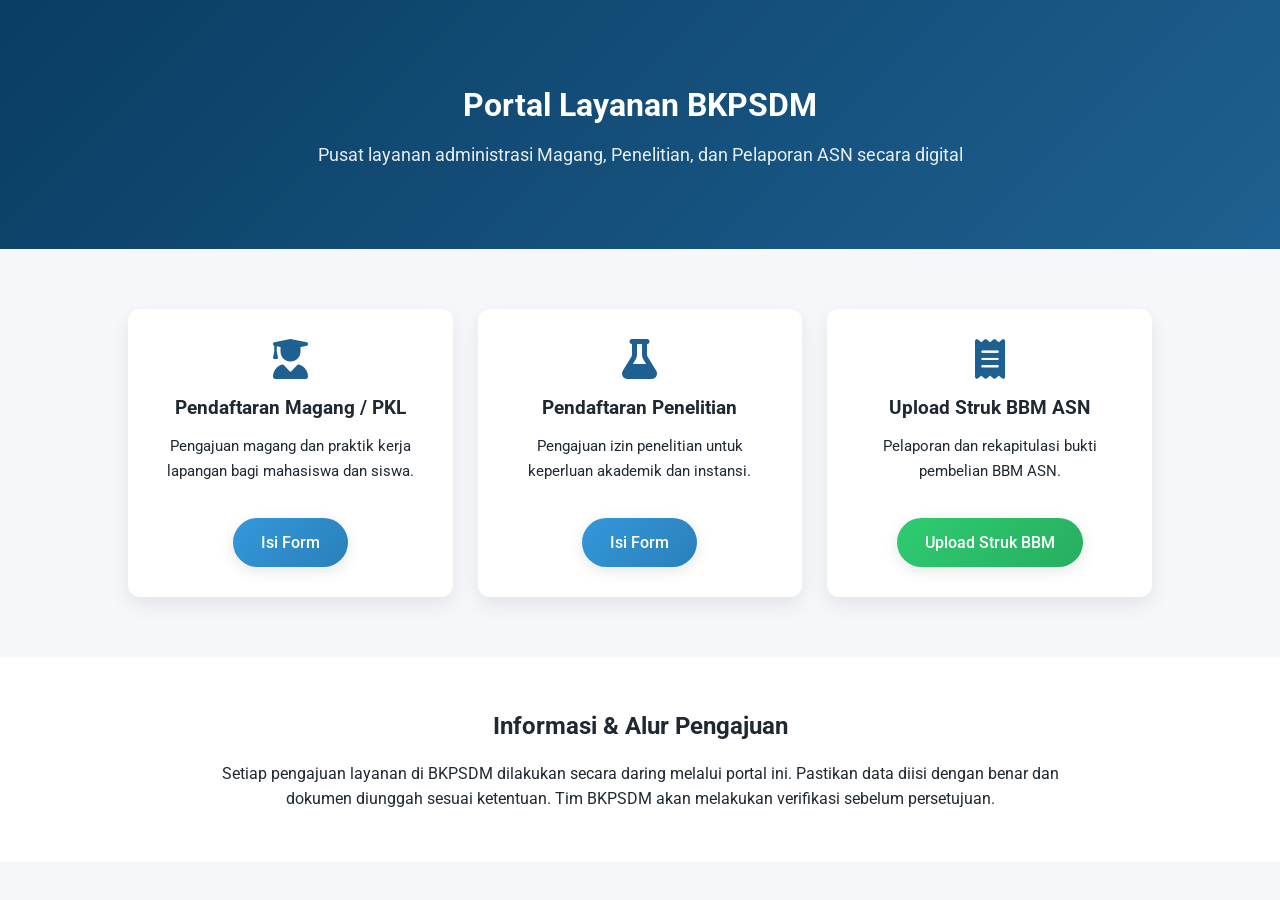
==== index.html @ 08be72e7 "Add files via upload" ====
<!DOCTYPE html>
<html lang="id">
<head>
    <meta charset="UTF-8">
    <meta name="viewport" content="width=device-width, initial-scale=1.0">

    <!-- Judul Website -->
    <title>Portal Layanan BKPSDM</title>

    <!-- Font Google (Roboto) -->
    <link rel="preconnect" href="https://fonts.googleapis.com">
    <link rel="preconnect" href="https://fonts.gstatic.com" crossorigin>
    <link href="https://fonts.googleapis.com/css2?family=Roboto:wght@300;400;500;700&display=swap" rel="stylesheet">

    <!-- Font Awesome untuk Icon -->
    <link rel="stylesheet" href="https://cdnjs.cloudflare.com/ajax/libs/font-awesome/6.5.0/css/all.min.css">

    <!-- CSS Utama -->
    <link rel="stylesheet" href="style.css">
</head>
<body>

    <!-- ================= HERO SECTION ================= -->
    <header class="hero">
        <h1>Portal Layanan BKPSDM</h1>
        <p>Pusat layanan administrasi Magang, Penelitian, dan Pelaporan ASN secara digital</p>
    </header>

    <!-- ================= FITUR UTAMA ================= -->
    <section class="features">

        <!-- Card 1: Magang / PKL -->
        <div class="card">
            <i class="fa-solid fa-user-graduate card-icon"></i>
            <h3>Pendaftaran Magang / PKL</h3>
            <p>Pengajuan magang dan praktik kerja lapangan bagi mahasiswa dan siswa.</p>
            <a 
          href="https://docs.google.com/forms/d/e/1FAIpQLSelBC14m-ndI0ViiT_1qgRovXxFnP6coN-3sXq4C53I3GrNGA/viewform"
          target="_blank"
          class="btn-primary"
        >
          Isi Form
        </a>

        </div>

        <!-- Card 2: Penelitian -->
        <div class="card">
            <i class="fa-solid fa-flask card-icon"></i>
            <h3>Pendaftaran Penelitian</h3>
            <p>Pengajuan izin penelitian untuk keperluan akademik dan instansi.</p>
            <a 
          href="https://docs.google.com/forms/d/e/1FAIpQLSelBC14m-ndI0ViiT_1qgRovXxFnP6coN-3sXq4C53I3GrNGA/viewform"
          target="_blank"
          class="btn-primary"
        >
          Isi Form
        </a>
        </div>

        <!-- Card 3: Upload BBM -->
        <div class="card">
            <i class="fa-solid fa-receipt card-icon"></i>
            <h3>Upload Struk BBM ASN</h3>
            <p>Pelaporan dan rekapitulasi bukti pembelian BBM ASN.</p>
           <a 
          href="https://docs.google.com/forms/d/e/1FAIpQLSeX3yivt2lK4adjJPOfBYsjUCmd29foa_mko-l3OuT_6jHZdw/viewform"
          target="_blank"
          class="btn-secondary"
        >
          Upload Struk BBM
        </a>
        </div>
        </section>

    <!-- ================= INFORMASI BKPSDM ================= -->
    <section class="info">
        <h2>Informasi & Alur Pengajuan</h2>
        <p>
            Setiap pengajuan layanan di BKPSDM dilakukan secara daring melalui portal ini.
            Pastikan data diisi dengan benar dan dokumen diunggah sesuai ketentuan.
            Tim BKPSDM akan melakukan verifikasi sebelum persetujuan.
        </p>
    </section>

    </body>
</html>
---- style.css ----
/* ================= GLOBAL STYLE ================= */
* {
    margin: 0;
    padding: 0;
    box-sizing: border-box;
}

body {
    font-family: 'Roboto', sans-serif;
    background-color: #f5f7fa;
    color: #1f2933;
    line-height: 1.6;
}

/* ================= HERO ================= */
.hero {
    background: linear-gradient(135deg, #0a3d62, #1e6091);
    color: #ffffff;
    text-align: center;
    padding: 80px 10px;
}

.hero h1 {
    font-size: 1,5rem;
    margin-bottom: 10px;
}

.hero p {
    font-size: 1.1rem;
    opacity: 0.9;
}

/* ================= FEATURES ================= */
.features {
    display: grid;
    grid-template-columns: repeat(auto-fit, minmax(250px, 1fr));
    gap: 25px;
    padding: 60px 10%;
}

.card {
    background-color: #ffffff;
    padding: 30px 25px;
    border-radius: 12px;
    text-align: center;
    box-shadow: 0 8px 20px rgba(0, 0, 0, 0.08);
}

.card-icon {
    font-size: 40px;
    color: #1e6091;
    margin-bottom: 15px;
}

.card h3 {
    margin-bottom: 10px;
}

.card p {
    font-size: 0.95rem;
    margin-bottom: 20px;
}

/* Tombol Umum */
.btn {
    display: inline-block;
    padding: 10px 18px;
    background-color: #1e6091;
    color: #ffffff;
    text-decoration: none;
    border-radius: 6px;
    font-size: 0.9rem;
}

.btn:hover {
    background-color: #0a3d62;
}

/* ================= INFO SECTION ================= */
.info {
    background-color: #ffffff;
    padding: 50px 15%;
    text-align: center;
}

.info h2 {
    margin-bottom: 15px;
}

/* ================= FORM ================= */
.form-section {
    padding: 60px 10%;
}

.form-section h2 {
    text-align: center;
    margin-bottom: 30px;
}

.form {
    max-width: 500px;
    margin: auto;
    background-color: #ffffff;
    padding: 30px;
    border-radius: 10px;
    box-shadow: 0 8px 20px rgba(0, 0, 0, 0.08);
}

.form-group {
    margin-bottom: 18px;
}

label {
    display: block;
    margin-bottom: 6px;
    font-weight: 500;
}

input {
    width: 100%;
    padding: 10px;
    border-radius: 6px;
    border: 1px solid #ccc;
}



/* Styling Umum untuk Tombol */
.btn-primary, .btn-secondary {
    display: inline-block;
    padding: 12px 28px;
    text-decoration: none;
    font-family: 'Roboto', sans-serif;
    font-weight: 500;
    font-size: 1rem;
    border-radius: 50px; /* Membuat tombol lonjong/rounded */
    transition: all 0.3s ease; /* Transisi halus untuk semua perubahan */
    text-align: center;
    border: none;
    cursor: pointer;
    box-shadow: 0 4px 15px rgba(0, 0, 0, 0.1);
    margin-top: 15px;
}

/* Tombol Primary (Pendaftaran Magang & Penelitian) */
.btn-primary {
    background: linear-gradient(135deg, #3498db, #2980b9);
    color: white;
}

.btn-primary:hover {
    background: linear-gradient(135deg, #2980b9, #3498db);
    transform: translateY(-3px); /* Tombol sedikit naik ke atas */
    box-shadow: 0 8px 20px rgba(52, 152, 219, 0.4);
}

/* Tombol Secondary (Upload BBM) */
.btn-secondary {
    background: linear-gradient(135deg, #2ecc71, #27ae60);
    color: white;
}

.btn-secondary:hover {
    background: linear-gradient(135deg, #27ae60, #2ecc71);
    transform: translateY(-3px);
    box-shadow: 0 8px 20px rgba(46, 204, 113, 0.4);
}

/* Efek Klik (saat ditekan) */
.btn-primary:active, .btn-secondary:active {
    transform: translateY(1px);
    box-shadow: 0 2px 10px rgba(0, 0, 0, 0.1);
}
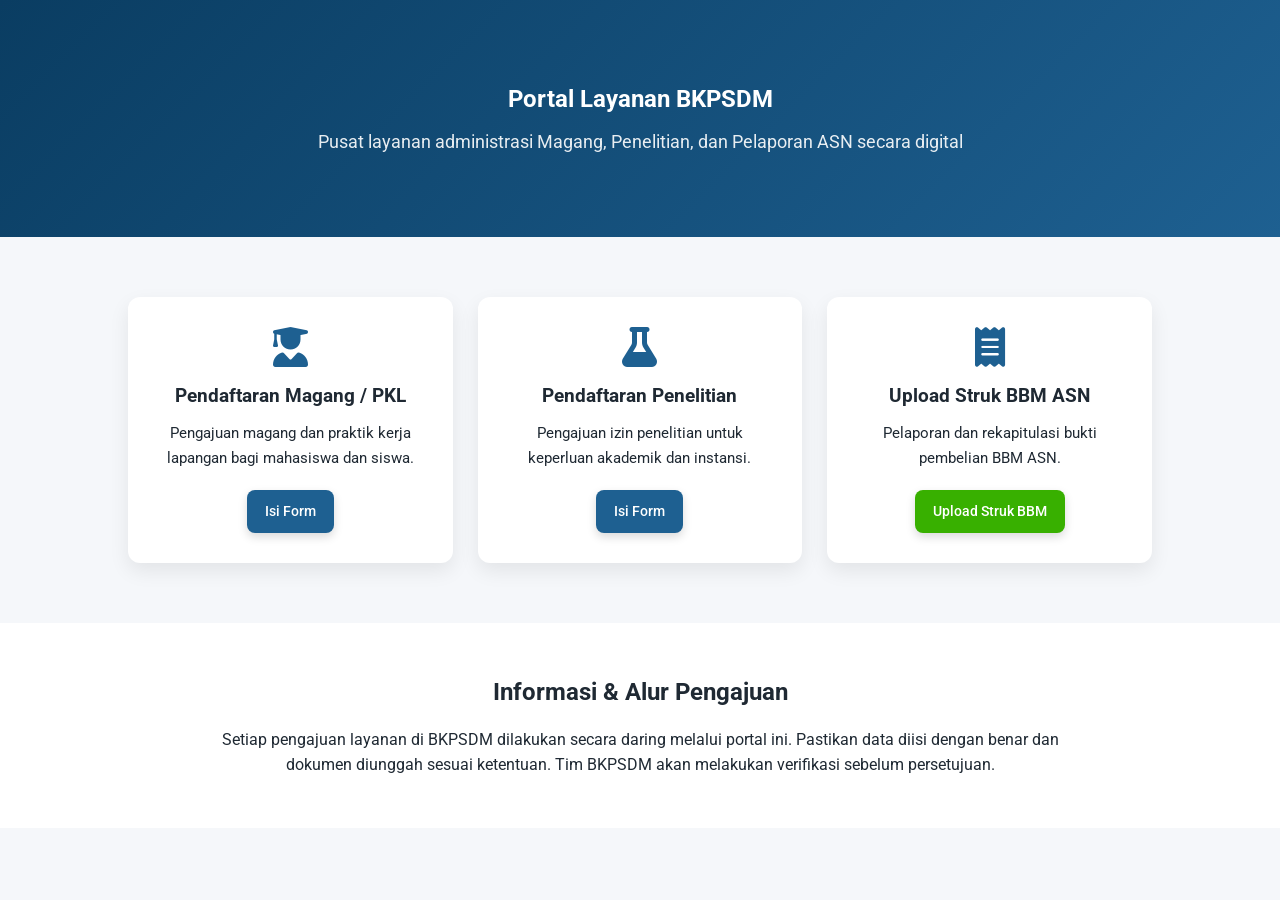
==== commit 1971398d: "Add files via upload" ====
--- a/index.html
+++ b/index.html
@@ -63,13 +63,10 @@
             <i class="fa-solid fa-receipt card-icon"></i>
             <h3>Upload Struk BBM ASN</h3>
             <p>Pelaporan dan rekapitulasi bukti pembelian BBM ASN.</p>
-           <a 
-          href="https://docs.google.com/forms/d/e/1FAIpQLSeX3yivt2lK4adjJPOfBYsjUCmd29foa_mko-l3OuT_6jHZdw/viewform"
-          target="_blank"
-          class="btn-secondary"
-        >
-          Upload Struk BBM
-        </a>
+           <a href="upload-bbm.html" class="btn-secondary">
+             Upload Struk BBM
+           </a>
+           
         </div>
         </section>
 
--- a/style.css
+++ b/style.css
@@ -21,7 +21,7 @@
 }
 
 .hero h1 {
-    font-size: 1,5rem;
+    font-size: 1.5rem;
     margin-bottom: 10px;
 }
 
@@ -123,51 +123,44 @@
     border: 1px solid #ccc;
 }
 
-
-
-/* Styling Umum untuk Tombol */
-.btn-primary, .btn-secondary {
+.btn-primary,
+.btn-secondary {
     display: inline-block;
-    padding: 12px 28px;
+    padding: 10px 18px;
+    color: #ffffff;
     text-decoration: none;
-    font-family: 'Roboto', sans-serif;
+    border-radius: 8px;
+    font-size: 0.9rem;
     font-weight: 500;
-    font-size: 1rem;
-    border-radius: 50px; /* Membuat tombol lonjong/rounded */
-    transition: all 0.3s ease; /* Transisi halus untuk semua perubahan */
-    text-align: center;
-    border: none;
-    cursor: pointer;
-    box-shadow: 0 4px 15px rgba(0, 0, 0, 0.1);
-    margin-top: 15px;
+    transition: all 0.2s ease;
+    box-shadow: 0 4px 10px rgba(0, 0, 0, 0.15);
 }
 
-/* Tombol Primary (Pendaftaran Magang & Penelitian) */
+/* WARNA UTAMA */
 .btn-primary {
-    background: linear-gradient(135deg, #3498db, #2980b9);
-    color: white;
+    background-color: #1e6091;
 }
 
 .btn-primary:hover {
-    background: linear-gradient(135deg, #2980b9, #3498db);
-    transform: translateY(-3px); /* Tombol sedikit naik ke atas */
-    box-shadow: 0 8px 20px rgba(52, 152, 219, 0.4);
+    background-color: #0a3d62;
+    transform: translateY(-2px);
+    box-shadow: 0 6px 14px rgba(0, 0, 0, 0.25);
 }
 
-/* Tombol Secondary (Upload BBM) */
+/* WARNA SEKUNDER */
 .btn-secondary {
-    background: linear-gradient(135deg, #2ecc71, #27ae60);
-    color: white;
+    background-color: #38b000;
 }
 
 .btn-secondary:hover {
-    background: linear-gradient(135deg, #27ae60, #2ecc71);
-    transform: translateY(-3px);
-    box-shadow: 0 8px 20px rgba(46, 204, 113, 0.4);
+    background-color: #2d8600;
+    transform: translateY(-2px);
+    box-shadow: 0 6px 14px rgba(0, 0, 0, 0.25);
 }
 
-/* Efek Klik (saat ditekan) */
-.btn-primary:active, .btn-secondary:active {
+/* EFEK SAAT DIKLIK */
+.btn-primary:active,
+.btn-secondary:active {
     transform: translateY(1px);
-    box-shadow: 0 2px 10px rgba(0, 0, 0, 0.1);
-}
+    box-shadow: 0 2px 6px rgba(0, 0, 0, 0.2);
+}
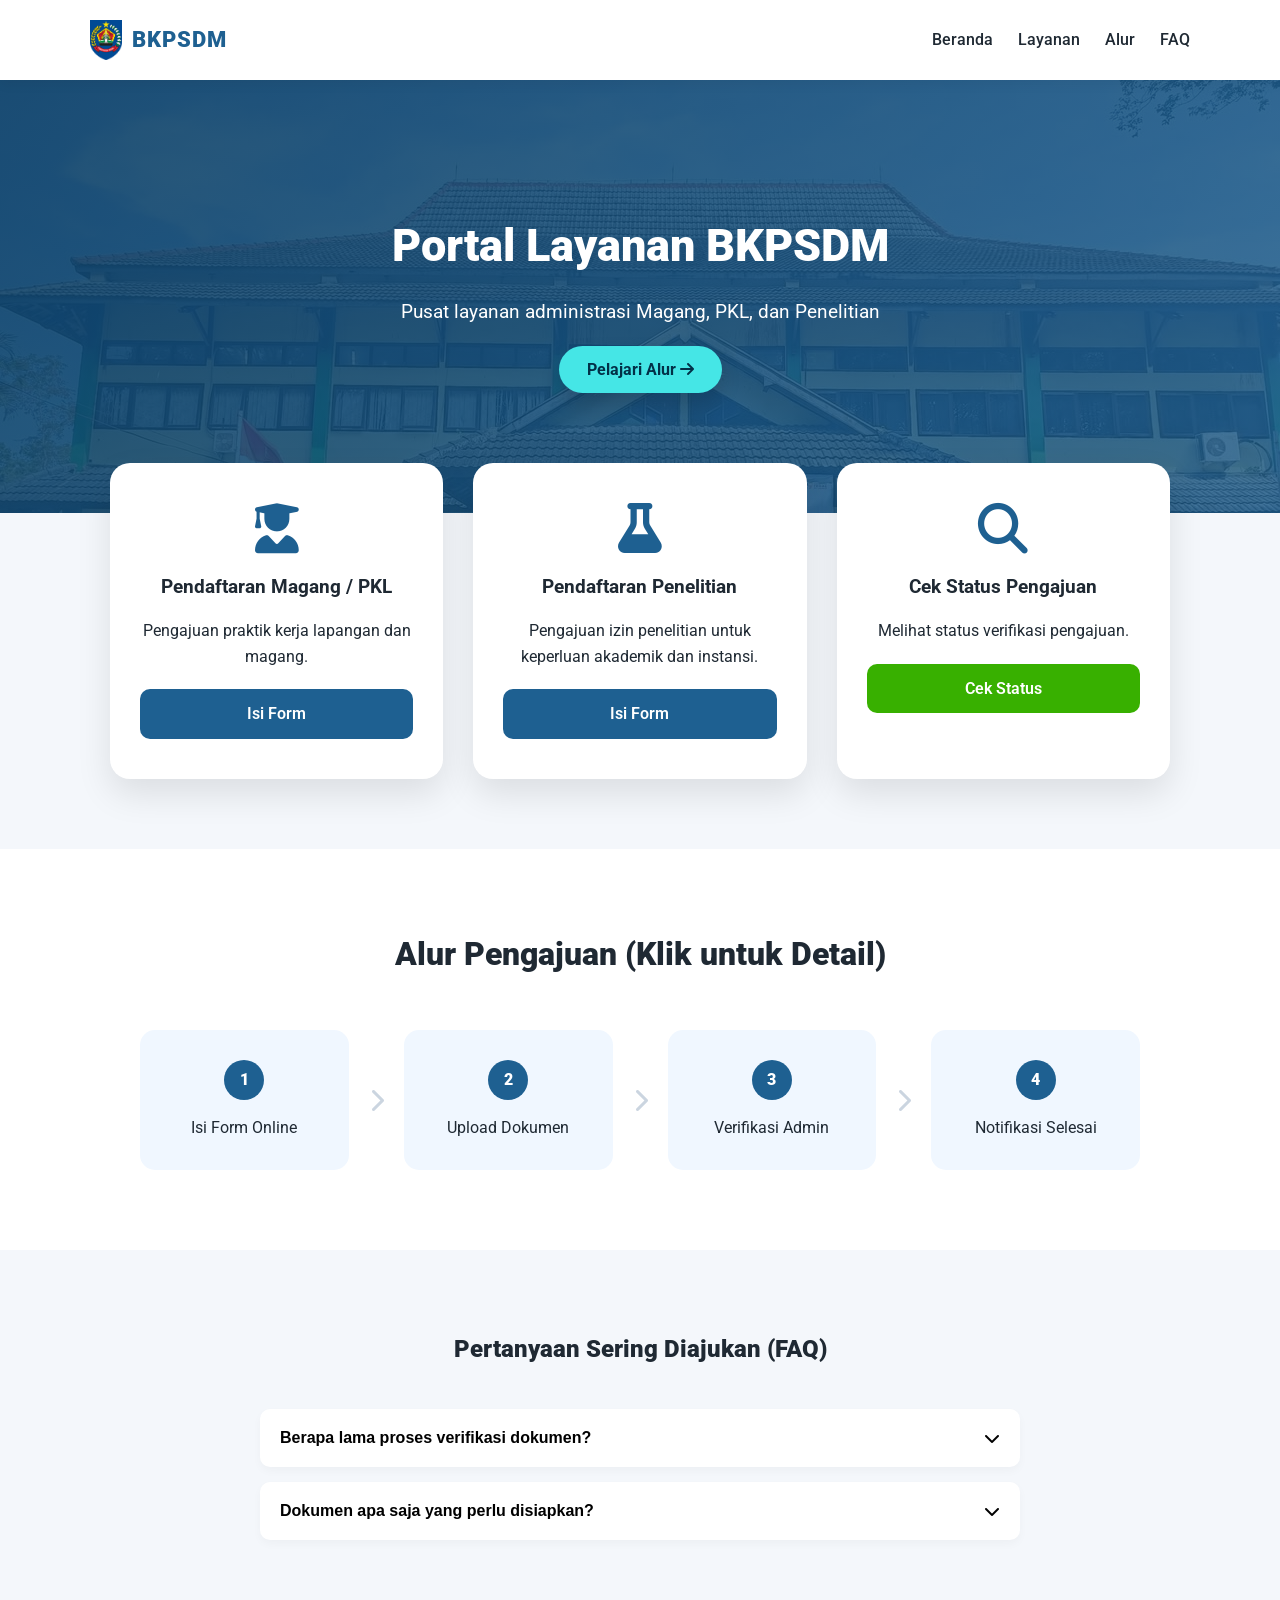
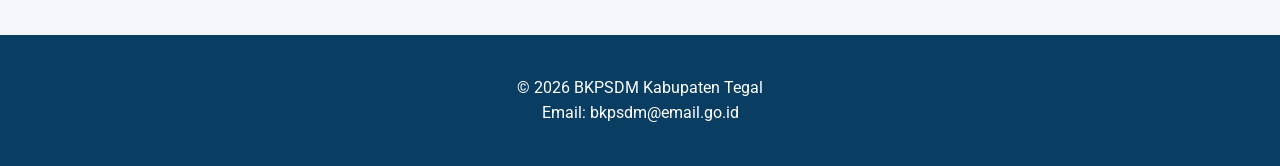
==== commit 11420464: "Add files via upload" ====
--- a/index.html
+++ b/index.html
@@ -3,82 +3,234 @@
 <head>
     <meta charset="UTF-8">
     <meta name="viewport" content="width=device-width, initial-scale=1.0">
-
-    <!-- Judul Website -->
     <title>Portal Layanan BKPSDM</title>
 
-    <!-- Font Google (Roboto) -->
-    <link rel="preconnect" href="https://fonts.googleapis.com">
-    <link rel="preconnect" href="https://fonts.gstatic.com" crossorigin>
-    <link href="https://fonts.googleapis.com/css2?family=Roboto:wght@300;400;500;700&display=swap" rel="stylesheet">
-
-    <!-- Font Awesome untuk Icon -->
+    <link href="https://fonts.googleapis.com/css2?family=Roboto:wght@300;400;500;700;900&display=swap" rel="stylesheet">
+
     <link rel="stylesheet" href="https://cdnjs.cloudflare.com/ajax/libs/font-awesome/6.5.0/css/all.min.css">
 
-    <!-- CSS Utama -->
-    <link rel="stylesheet" href="style.css">
+    <link rel="stylesheet" href="./style.css">
 </head>
 <body>
 
-    <!-- ================= HERO SECTION ================= -->
-    <header class="hero">
-        <h1>Portal Layanan BKPSDM</h1>
-        <p>Pusat layanan administrasi Magang, Penelitian, dan Pelaporan ASN secara digital</p>
-    </header>
-
-    <!-- ================= FITUR UTAMA ================= -->
-    <section class="features">
-
-        <!-- Card 1: Magang / PKL -->
-        <div class="card">
-            <i class="fa-solid fa-user-graduate card-icon"></i>
-            <h3>Pendaftaran Magang / PKL</h3>
-            <p>Pengajuan magang dan praktik kerja lapangan bagi mahasiswa dan siswa.</p>
-            <a 
-          href="https://docs.google.com/forms/d/e/1FAIpQLSelBC14m-ndI0ViiT_1qgRovXxFnP6coN-3sXq4C53I3GrNGA/viewform"
-          target="_blank"
-          class="btn-primary"
-        >
-          Isi Form
+<nav class="navbar">
+    <div class="nav-container">
+<div class="logo">
+    <img src="logo_tegal.png" alt="Logo BKPSDM" class="nav-logo">
+    <span>BKPSDM</span>
+</div>        <ul class="nav-links">
+            <li><a href="#">Beranda</a></li>
+            <li><a href="#layanan">Layanan</a></li>
+            <li><a href="#alur">Alur</a></li>
+            <li><a href="#faq">FAQ</a></li>
+        </ul>
+    </div>
+</nav>
+
+<header class="hero">
+    <h1>Portal Layanan BKPSDM</h1>
+    <p>Pusat layanan administrasi Magang, PKL, dan Penelitian</p>
+    <a href="#alur" class="btn-cta hero-btn">Pelajari Alur <i class="fa-solid fa-arrow-right"></i></a>
+</header>
+
+<section class="features" id="layanan">
+
+    <div class="card">
+        <i class="fa-solid fa-user-graduate card-icon"></i>
+        <h3>Pendaftaran Magang / PKL</h3>
+        <p>Pengajuan praktik kerja lapangan dan magang.</p>
+        <a href="https://docs.google.com/forms/d/e/1FAIpQLSelBC14m-ndI0ViiT_1qgRovXxFnP6coN-3sXq4C53I3GrNGA/viewform?usp=header" target="_blank" class="btn-primary">
+            Isi Form
         </a>
-
-        </div>
-
-        <!-- Card 2: Penelitian -->
-        <div class="card">
-            <i class="fa-solid fa-flask card-icon"></i>
-            <h3>Pendaftaran Penelitian</h3>
-            <p>Pengajuan izin penelitian untuk keperluan akademik dan instansi.</p>
-            <a 
-          href="https://docs.google.com/forms/d/e/1FAIpQLSelBC14m-ndI0ViiT_1qgRovXxFnP6coN-3sXq4C53I3GrNGA/viewform"
-          target="_blank"
-          class="btn-primary"
-        >
-          Isi Form
+    </div>
+
+    <div class="card">
+        <i class="fa-solid fa-flask card-icon"></i>
+        <h3>Pendaftaran Penelitian</h3>
+        <p>Pengajuan izin penelitian untuk keperluan akademik dan instansi.</p>
+        <a href="https://docs.google.com/forms/d/e/1FAIpQLSelBC14m-ndI0ViiT_1qgRovXxFnP6coN-3sXq4C53I3GrNGA/viewform?usp=header" target="_blank" class="btn-primary">
+            Isi Form
         </a>
-        </div>
-
-        <!-- Card 3: Upload BBM -->
-        <div class="card">
-            <i class="fa-solid fa-receipt card-icon"></i>
-            <h3>Upload Struk BBM ASN</h3>
-            <p>Pelaporan dan rekapitulasi bukti pembelian BBM ASN.</p>
-           <a href="upload-bbm.html" class="btn-secondary">
-             Upload Struk BBM
-           </a>
-           
-        </div>
-        </section>
-
-    <!-- ================= INFORMASI BKPSDM ================= -->
-    <section class="info">
-        <h2>Informasi & Alur Pengajuan</h2>
-        <p>
-            Setiap pengajuan layanan di BKPSDM dilakukan secara daring melalui portal ini.
-            Pastikan data diisi dengan benar dan dokumen diunggah sesuai ketentuan.
-            Tim BKPSDM akan melakukan verifikasi sebelum persetujuan.
-        </p>
-    </section>
-
-    </body>
-</html>
+    </div>
+
+    <div class="card">
+        <i class="fa-solid fa-magnifying-glass card-icon"></i>
+        <h3>Cek Status Pengajuan</h3>
+        <p>Melihat status verifikasi pengajuan.</p>
+        <a href="cekpengajuan.html" class="btn-secondary">
+            Cek Status
+        </a>
+    </div>
+    
+</section>
+
+<section class="info" id="alur">
+    <h2>Alur Pengajuan (Klik untuk Detail)</h2>
+    <div class="steps-container">
+        <div class="step" onclick="showDetail(1)">
+            <span class="step-num">1</span>
+            <p>Isi Form Online</p>
+        </div>
+        <i class="fa-solid fa-chevron-right step-arrow"></i>
+        <div class="step" onclick="showDetail(2)">
+            <span class="step-num">2</span>
+            <p>Upload Dokumen</p>
+        </div>
+        <i class="fa-solid fa-chevron-right step-arrow"></i>
+        <div class="step" onclick="showDetail(3)">
+            <span class="step-num">3</span>
+            <p>Verifikasi Admin</p>
+        </div>
+        <i class="fa-solid fa-chevron-right step-arrow"></i>
+        <div class="step" onclick="showDetail(4)">
+            <span class="step-num">4</span>
+            <p>Notifikasi Selesai</p>
+        </div>
+    </div>
+</section>
+
+<div id="alurModal" class="modal">
+    <div class="modal-content">
+        <span class="close-btn" onclick="closeModal()">&times;</span>
+        <h3 id="modalTitle">Judul Alur</h3>
+        <p id="modalDescription">Penjelasan lengkap akan muncul di sini.</p>
+    </div>
+</div>
+
+<section class="faq-section" id="faq">
+    <h2>Pertanyaan Sering Diajukan (FAQ)</h2>
+    <div class="faq-container">
+        <div class="faq-item">
+            <button class="faq-question">Berapa lama proses verifikasi dokumen? <i class="fa-solid fa-chevron-down"></i></button>
+            <div class="faq-answer">
+                <p>Proses verifikasi biasanya memakan waktu 2-3 hari kerja setelah dokumen dinyatakan lengkap oleh tim admin kami.</p>
+            </div>
+        </div>
+        <div class="faq-item">
+            <button class="faq-question">Dokumen apa saja yang perlu disiapkan? <i class="fa-solid fa-chevron-down"></i></button>
+            <div class="faq-answer">
+                <p>Untuk magang, Anda memerlukan Surat Pengantar Kampus dan Proposal. Untuk penelitian, diperlukan izin dari instansi terkait dan KTP.</p>
+            </div>
+        </div>
+    </div>
+</section>
+
+<footer class="footer">
+    <p>© 2026 BKPSDM Kabupaten Tegal</p>
+    <p>Email: bkpsdm@email.go.id</p>
+</footer>
+
+<script>
+    
+    window.addEventListener('DOMContentLoaded', () => {
+    // 1. Animasi untuk Hero Section (H1, P, dan Tombol)
+    setTimeout(() => {
+        document.querySelector('.hero h1').classList.add('appear');
+    }, 200);
+    
+    setTimeout(() => {
+        document.querySelector('.hero p').classList.add('appear');
+    }, 400);
+
+    setTimeout(() => {
+        document.querySelector('.hero .btn-cta').classList.add('appear');
+    }, 600);
+
+    // 2. Animasi untuk Cards (Muncul satu per satu/Stagger)
+    const cards = document.querySelectorAll('.card');
+    cards.forEach((card, index) => {
+        setTimeout(() => {
+            card.classList.add('appear');
+        }, 800 + (index * 200)); // Jeda 200ms antar kartu
+    });
+
+    // 3. Munculkan elemen lainnya saat scroll (Opsional tapi bagus)
+    const observerOptions = {
+        threshold: 0.2
+    };
+
+    const observer = new IntersectionObserver((entries) => {
+        entries.forEach(entry => {
+            if (entry.isIntersecting) {
+                entry.target.classList.add('appear');
+            }
+        });
+    }, observerOptions);
+
+    // Daftarkan elemen yang ingin dimunculkan saat scroll
+    document.querySelectorAll('.info h2, .steps-container, .faq-section').forEach(el => {
+        observer.observe(el);
+    });
+});
+
+    // Navbar Scroll Effect
+    window.addEventListener('scroll', function() {
+        const nav = document.querySelector('.navbar');
+        if (window.scrollY > 50) {
+            nav.classList.add('scrolled');
+        } else {
+            nav.classList.remove('scrolled');
+        }
+    });
+
+    // FAQ Accordion
+    const faqQuestions = document.querySelectorAll('.faq-question');
+    faqQuestions.forEach(question => {
+        question.addEventListener('click', () => {
+            const active = document.querySelector('.faq-question.active');
+            if(active && active !== question ) {
+                active.classList.toggle('active');
+                active.nextElementSibling.style.maxHeight = 0;
+            }
+            question.classList.toggle('active');
+            const answer = question.nextElementSibling;
+            if(question.classList.contains('active')){
+                answer.style.maxHeight = answer.scrollHeight + "px";
+            } else {
+                answer.style.maxHeight = 0;
+            }
+        });
+    });
+
+    const alurData = {
+    1: {
+        title: "Langkah 1: Isi Form Online",
+        desc: "Pilih jenis layanan (Magang atau Penelitian) pada tombol di atas, lalu isi data diri dan data kampus dengan benar pada Google Form yang disediakan."
+    },
+    2: {
+        title: "Langkah 2: Upload Dokumen",
+        desc: "Siapkan file PDF scan Surat Pengantar dari Kampus/Sekolah dan Proposal kegiatan. Unggah pada bagian akhir formulir pendaftaran."
+    },
+    3: {
+        title: "Langkah 3: Verifikasi Admin",
+        desc: "Tim BKPSDM akan memeriksa kelengkapan berkas Anda dalam waktu 2-3 hari kerja. Pastikan nomor WhatsApp/Email aktif untuk menerima update."
+    },
+    4: {
+        title: "Langkah 4: Notifikasi Selesai",
+        desc: "Jika disetujui, Anda akan menerima surat balasan resmi yang dapat diunduh atau diambil langsung di kantor sesuai instruksi yang diberikan."
+    }
+};
+
+function showDetail(stepId) {
+    const modal = document.getElementById('alurModal');
+    document.getElementById('modalTitle').innerText = alurData[stepId].title;
+    document.getElementById('modalDescription').innerText = alurData[stepId].desc;
+    modal.style.display = "block";
+}
+
+function closeModal() {
+    document.getElementById('alurModal').style.display = "none";
+}
+
+// Menutup modal jika pengguna mengklik area di luar kotak putih
+window.onclick = function(event) {
+    const modal = document.getElementById('alurModal');
+    if (event.target == modal) {
+        closeModal();
+    }
+}
+
+</script>
+
+</body>
+</html>
--- a/style.css
+++ b/style.css
@@ -1,166 +1,371 @@
-/* ================= GLOBAL STYLE ================= */
+/* ================= RESET & BASE ================= */
 * {
     margin: 0;
     padding: 0;
     box-sizing: border-box;
 }
 
+html {
+    scroll-behavior: smooth;
+}
+
 body {
     font-family: 'Roboto', sans-serif;
-    background-color: #f5f7fa;
+    background-color: #f4f7fb;
     color: #1f2933;
     line-height: 1.6;
 }
 
+/* ================= NAVBAR ================= */
+.navbar {
+    background-color: #ffffff;
+    padding: 20px;
+    box-shadow: 0 4px 12px rgba(0,0,0,0.05);
+    position: sticky;
+    top: 0;
+    z-index: 1000;
+    transition: all 0.3s ease;
+}
+
+.navbar.scrolled {
+    padding: 10px 20px;
+    background: rgba(255, 255, 255, 0.95);
+    backdrop-filter: blur(10px);
+}
+
+.nav-container {
+    max-width: 1100px;
+    margin: 0 auto;
+    display: flex;
+    justify-content: space-between;
+    align-items: center;
+}
+
+.logo {
+    font-weight: 900;
+    font-size: 1.4rem;
+    color: #1e6091;
+    letter-spacing: 1px;
+}
+
+.nav-links {
+    list-style: none;
+    display: flex;
+    gap: 25px;
+}
+
+.nav-links a {
+    text-decoration: none;
+    color: #1f2933;
+    font-weight: 500;
+    position: relative;
+    padding-bottom: 5px;
+}
+
+.nav-links a::after {
+    content: '';
+    position: absolute;
+    width: 0;
+    height: 2px;
+    bottom: 0;
+    left: 0;
+    background-color: #1e6091;
+    transition: width 0.3s ease;
+}
+
+.nav-links a:hover::after {
+    width: 100%;
+}
+
 /* ================= HERO ================= */
 .hero {
-    background: linear-gradient(135deg, #0a3d62, #1e6091);
+    background: linear-gradient(135deg, rgba(10, 61, 98, 0.9), rgba(30, 96, 145, 0.8)), 
+                url('1772467358238.jpg'); 
+    background-size: cover;
+    background-position: center;
+    background-attachment: fixed; 
     color: #ffffff;
     text-align: center;
-    padding: 80px 10px;
+    padding: 130px 20px;
 }
 
 .hero h1 {
-    font-size: 1.5rem;
-    margin-bottom: 10px;
+    font-size: 2.8rem;
+    font-weight: 900;
+    margin-bottom: 15px;
 }
 
 .hero p {
-    font-size: 1.1rem;
+    font-size: 1.2rem;
     opacity: 0.9;
-}
-
-/* ================= FEATURES ================= */
+    margin-bottom: 30px;
+}
+
+.btn-cta {
+    background-color: #45e6e6;
+    color: #023047;
+    padding: 14px 28px;
+    border-radius: 50px;
+    text-decoration: none;
+    font-weight: 700;
+    box-shadow: 0 10px 20px rgba(0,0,0,0.15);
+    transition: 0.3s;
+}
+
+.btn-cta:hover {
+    background-color: #43ffb4;
+    transform: translateY(-3px);
+}
+
+/* ================= FEATURES & CARDS ================= */
 .features {
     display: grid;
-    grid-template-columns: repeat(auto-fit, minmax(250px, 1fr));
-    gap: 25px;
-    padding: 60px 10%;
+    grid-template-columns: repeat(auto-fit, minmax(280px, 1fr));
+    gap: 30px;
+    max-width: 1100px;
+    margin: -50px auto 0; 
+    padding: 0 20px 70px;
 }
 
 .card {
     background-color: #ffffff;
-    padding: 30px 25px;
-    border-radius: 12px;
+    padding: 40px 30px;
+    border-radius: 20px;
     text-align: center;
-    box-shadow: 0 8px 20px rgba(0, 0, 0, 0.08);
+    box-shadow: 0 15px 35px rgba(0, 0, 0, 0.1);
+    transition: 0.3s;
+    opacity: 0;
+    animation: fadeUp 0.8s ease forwards;
+}
+
+.card:hover {
+    transform: translateY(-10px);
 }
 
 .card-icon {
-    font-size: 40px;
+    font-size: 50px;
     color: #1e6091;
+    margin-bottom: 20px;
+}
+
+.card h3 {
     margin-bottom: 15px;
-}
-
-.card h3 {
-    margin-bottom: 10px;
-}
-
-.card p {
-    font-size: 0.95rem;
-    margin-bottom: 20px;
-}
-
-/* Tombol Umum */
-.btn {
+    font-weight: 700;
+}
+
+.btn-primary, .btn-secondary {
+    display: block;
+    padding: 12px;
+    border-radius: 10px;
+    text-decoration: none;
+    font-weight: 600;
+    margin-top: 20px;
+    transition: 0.2s;
+}
+
+.btn-primary { background: #1e6091; color: white; }
+.btn-secondary { background: #38b000; color: white; }
+
+/* ================= ALUR ================= */
+.info {
+    background: #fff;
+    padding: 80px 20px;
+    text-align: center;
+}
+
+.info h2 { font-weight: 900; margin-bottom: 50px; font-size: 2rem; }
+
+.steps-container {
+    display: flex;
+    justify-content: center;
+    align-items: center;
+    flex-wrap: wrap;
+    gap: 20px;
+    max-width: 1000px;
+    margin: 0 auto;
+}
+
+.step {
+    background: #f0f7ff;
+    padding: 30px 20px;
+    border-radius: 15px;
+    flex: 1;
+    min-width: 180px;
+}
+
+.step-num {
     display: inline-block;
-    padding: 10px 18px;
-    background-color: #1e6091;
-    color: #ffffff;
-    text-decoration: none;
-    border-radius: 6px;
-    font-size: 0.9rem;
-}
-
-.btn:hover {
-    background-color: #0a3d62;
-}
-
-/* ================= INFO SECTION ================= */
-.info {
-    background-color: #ffffff;
-    padding: 50px 15%;
+    width: 40px;
+    height: 40px;
+    background: #1e6091;
+    color: white;
+    border-radius: 50%;
+    line-height: 40px;
+    font-weight: 900;
+    margin-bottom: 15px;
+}
+
+.step-arrow {
+    color: #cbd5e0;
+    font-size: 24px;
+}
+
+/* ================= FAQ ACCORDION ================= */
+.faq-section {
+    max-width: 800px;
+    margin: 0 auto;
+    padding: 80px 20px;
+}
+
+.faq-section h2 { text-align: center; margin-bottom: 40px; font-weight: 900; }
+
+.faq-item {
+    background: #fff;
+    margin-bottom: 15px;
+    border-radius: 10px;
+    overflow: hidden;
+    box-shadow: 0 4px 10px rgba(0,0,0,0.03);
+}
+
+.faq-question {
+    width: 100%;
+    padding: 20px;
+    background: none;
+    border: none;
+    display: flex;
+    justify-content: space-between;
+    align-items: center;
+    font-size: 1rem;
+    font-weight: 600;
+    cursor: pointer;
+    text-align: left;
+}
+
+.faq-answer {
+    max-height: 0;
+    overflow: hidden;
+    transition: max-height 0.3s ease-out;
+    background: #fafafa;
+}
+
+.faq-answer p { padding: 0 20px 20px; color: #4a5568; }
+
+.faq-question.active i { transform: rotate(180deg); }
+
+/* ================= FOOTER ================= */
+.footer { background: #0a3d62; color: white; padding: 40px; text-align: center; }
+
+@keyframes fadeUp { to { opacity: 1; transform: translateY(0); } }
+
+/* ================= RESPONSIVE ================= */
+@media (max-width: 768px) {
+    .hero h1 { font-size: 2rem; }
+    .step-arrow { transform: rotate(90deg); margin: 10px 0; }
+    .steps-container { flex-direction: column; }
+}
+
+.logo {
+    display: flex;
+    align-items: center;
+    gap: 10px;
+}
+
+.nav-logo {
+    height: 40px; 
+    width: auto;
+}
+
+body {
+    background-image: radial-gradient(#d1d9e6 0.5px, transparent 0.5px);
+    background-size: 20px 20px; 
+    background-color: #f4f7fb;
+}
+
+.hero h1, .hero p, .hero .btn-cta, 
+.card, .info h2, .steps-container, .faq-section {
+    opacity: 0;
+    transform: translateY(30px);
+    transition: all 0.8s ease-out;
+}
+
+.appear {
+    opacity: 1 !important;
+    transform: translateY(0) !important;
+}
+
+.navbar {
+    animation: fadeInDown 1s ease-in-out;
+}
+
+@keyframes fadeInDown {
+    from {
+        opacity: 0;
+        transform: translateY(-20px);
+    }
+    to {
+        opacity: 1;
+        transform: translateY(0);
+    }
+}
+
+.btn-cta:hover, .btn-primary:hover, .btn-secondary:hover {
+    transform: translateY(-5px);
+    box-shadow: 0 12px 20px rgba(0, 0, 0, 0.2); 
+    filter: brightness(1.1); 
+}
+
+.btn-cta:active {
+    transform: scale(0.95);
+}
+
+.step {
+    cursor: pointer;
+    transition: transform 0.3s ease, background 0.3s ease;
+}
+
+.step:hover {
+    background: #35afb1;
+    transform: scale(1.05);
+}
+
+.modal {
+    display: none; 
+    position: fixed;
+    z-index: 2000;
+    left: 0;
+    top: 0;
+    width: 100%;
+    height: 100%;
+    background-color: rgba(0,0,0,0.6);
+    backdrop-filter: blur(5px);
+}
+
+.modal-content {
+    background-color: #fff;
+    margin: 15% auto;
+    padding: 30px;
+    border-radius: 15px;
+    width: 80%;
+    max-width: 500px;
     text-align: center;
-}
-
-.info h2 {
-    margin-bottom: 15px;
-}
-
-/* ================= FORM ================= */
-.form-section {
-    padding: 60px 10%;
-}
-
-.form-section h2 {
-    text-align: center;
-    margin-bottom: 30px;
-}
-
-.form {
-    max-width: 500px;
-    margin: auto;
-    background-color: #ffffff;
-    padding: 30px;
-    border-radius: 10px;
-    box-shadow: 0 8px 20px rgba(0, 0, 0, 0.08);
-}
-
-.form-group {
-    margin-bottom: 18px;
-}
-
-label {
-    display: block;
-    margin-bottom: 6px;
-    font-weight: 500;
-}
-
-input {
-    width: 100%;
-    padding: 10px;
-    border-radius: 6px;
-    border: 1px solid #ccc;
-}
-
-.btn-primary,
-.btn-secondary {
-    display: inline-block;
-    padding: 10px 18px;
-    color: #ffffff;
-    text-decoration: none;
-    border-radius: 8px;
-    font-size: 0.9rem;
-    font-weight: 500;
-    transition: all 0.2s ease;
-    box-shadow: 0 4px 10px rgba(0, 0, 0, 0.15);
-}
-
-/* WARNA UTAMA */
-.btn-primary {
-    background-color: #1e6091;
-}
-
-.btn-primary:hover {
-    background-color: #0a3d62;
-    transform: translateY(-2px);
-    box-shadow: 0 6px 14px rgba(0, 0, 0, 0.25);
-}
-
-/* WARNA SEKUNDER */
-.btn-secondary {
-    background-color: #38b000;
-}
-
-.btn-secondary:hover {
-    background-color: #2d8600;
-    transform: translateY(-2px);
-    box-shadow: 0 6px 14px rgba(0, 0, 0, 0.25);
-}
-
-/* EFEK SAAT DIKLIK */
-.btn-primary:active,
-.btn-secondary:active {
-    transform: translateY(1px);
-    box-shadow: 0 2px 6px rgba(0, 0, 0, 0.2);
-}+    position: relative;
+    animation: zoomIn 0.3s ease;
+}
+
+@keyframes zoomIn {
+    from { transform: scale(0.7); opacity: 0; }
+    to { transform: scale(1); opacity: 1; }
+}
+
+.close-btn {
+    position: absolute;
+    right: 20px;
+    top: 10px;
+    font-size: 28px;
+    cursor: pointer;
+    color: #aaa;
+}
+
+.close-btn:hover { color: #000; }
+
+#modalTitle { color: #1e6091; margin-bottom: 15px; font-weight: 900; }
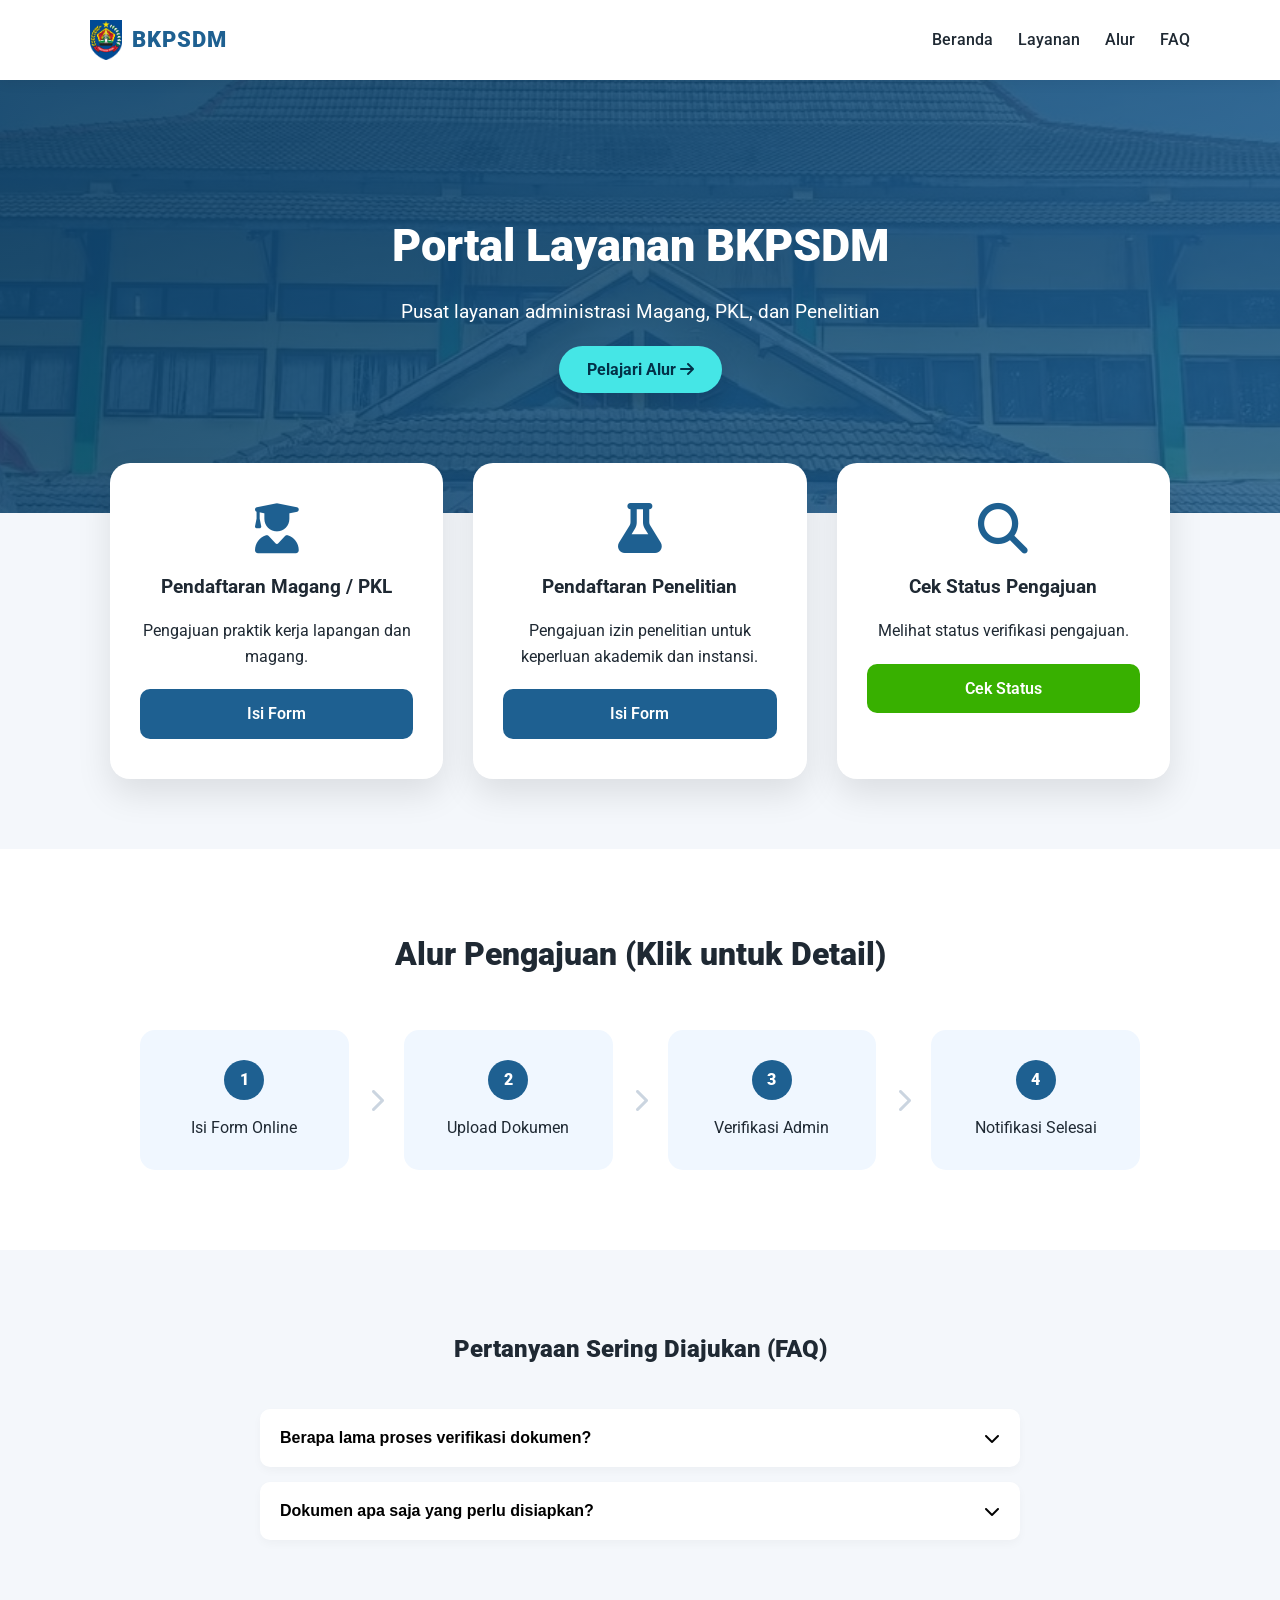
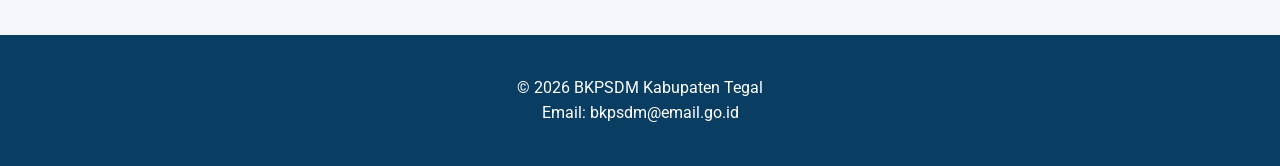
==== commit 8ea43bab: "Add files via upload" ====
--- a/index.html
+++ b/index.html
@@ -9,16 +9,17 @@
 
     <link rel="stylesheet" href="https://cdnjs.cloudflare.com/ajax/libs/font-awesome/6.5.0/css/all.min.css">
 
-    <link rel="stylesheet" href="./style.css">
+    <link rel="stylesheet" href="style.css">
 </head>
 <body>
 
 <nav class="navbar">
     <div class="nav-container">
-<div class="logo">
-    <img src="logo_tegal.png" alt="Logo BKPSDM" class="nav-logo">
-    <span>BKPSDM</span>
-</div>        <ul class="nav-links">
+        <div class="logo">
+            <img src="logo_tegal.png" alt="Logo BKPSDM" class="nav-logo">
+            <span>BKPSDM</span>
+        </div>        
+        <ul class="nav-links">
             <li><a href="#">Beranda</a></li>
             <li><a href="#layanan">Layanan</a></li>
             <li><a href="#alur">Alur</a></li>
@@ -34,7 +35,6 @@
 </header>
 
 <section class="features" id="layanan">
-
     <div class="card">
         <i class="fa-solid fa-user-graduate card-icon"></i>
         <h3>Pendaftaran Magang / PKL</h3>
@@ -61,7 +61,6 @@
             Cek Status
         </a>
     </div>
-    
 </section>
 
 <section class="info" id="alur">
@@ -109,7 +108,7 @@
         <div class="faq-item">
             <button class="faq-question">Dokumen apa saja yang perlu disiapkan? <i class="fa-solid fa-chevron-down"></i></button>
             <div class="faq-answer">
-                <p>Untuk magang, Anda memerlukan Surat Pengantar Kampus dan Proposal. Untuk penelitian, diperlukan izin dari instansi terkait dan KTP.</p>
+                <p>Untuk magang/Pkl, Anda memerlukan Surat Pengantar Dari Kampus/Sekolah. Untuk penelitian, diperlukan Proposal Penelitian.</p>
             </div>
         </div>
     </div>
@@ -120,117 +119,7 @@
     <p>Email: bkpsdm@email.go.id</p>
 </footer>
 
-<script>
-    
-    window.addEventListener('DOMContentLoaded', () => {
-    // 1. Animasi untuk Hero Section (H1, P, dan Tombol)
-    setTimeout(() => {
-        document.querySelector('.hero h1').classList.add('appear');
-    }, 200);
-    
-    setTimeout(() => {
-        document.querySelector('.hero p').classList.add('appear');
-    }, 400);
-
-    setTimeout(() => {
-        document.querySelector('.hero .btn-cta').classList.add('appear');
-    }, 600);
-
-    // 2. Animasi untuk Cards (Muncul satu per satu/Stagger)
-    const cards = document.querySelectorAll('.card');
-    cards.forEach((card, index) => {
-        setTimeout(() => {
-            card.classList.add('appear');
-        }, 800 + (index * 200)); // Jeda 200ms antar kartu
-    });
-
-    // 3. Munculkan elemen lainnya saat scroll (Opsional tapi bagus)
-    const observerOptions = {
-        threshold: 0.2
-    };
-
-    const observer = new IntersectionObserver((entries) => {
-        entries.forEach(entry => {
-            if (entry.isIntersecting) {
-                entry.target.classList.add('appear');
-            }
-        });
-    }, observerOptions);
-
-    // Daftarkan elemen yang ingin dimunculkan saat scroll
-    document.querySelectorAll('.info h2, .steps-container, .faq-section').forEach(el => {
-        observer.observe(el);
-    });
-});
-
-    // Navbar Scroll Effect
-    window.addEventListener('scroll', function() {
-        const nav = document.querySelector('.navbar');
-        if (window.scrollY > 50) {
-            nav.classList.add('scrolled');
-        } else {
-            nav.classList.remove('scrolled');
-        }
-    });
-
-    // FAQ Accordion
-    const faqQuestions = document.querySelectorAll('.faq-question');
-    faqQuestions.forEach(question => {
-        question.addEventListener('click', () => {
-            const active = document.querySelector('.faq-question.active');
-            if(active && active !== question ) {
-                active.classList.toggle('active');
-                active.nextElementSibling.style.maxHeight = 0;
-            }
-            question.classList.toggle('active');
-            const answer = question.nextElementSibling;
-            if(question.classList.contains('active')){
-                answer.style.maxHeight = answer.scrollHeight + "px";
-            } else {
-                answer.style.maxHeight = 0;
-            }
-        });
-    });
-
-    const alurData = {
-    1: {
-        title: "Langkah 1: Isi Form Online",
-        desc: "Pilih jenis layanan (Magang atau Penelitian) pada tombol di atas, lalu isi data diri dan data kampus dengan benar pada Google Form yang disediakan."
-    },
-    2: {
-        title: "Langkah 2: Upload Dokumen",
-        desc: "Siapkan file PDF scan Surat Pengantar dari Kampus/Sekolah dan Proposal kegiatan. Unggah pada bagian akhir formulir pendaftaran."
-    },
-    3: {
-        title: "Langkah 3: Verifikasi Admin",
-        desc: "Tim BKPSDM akan memeriksa kelengkapan berkas Anda dalam waktu 2-3 hari kerja. Pastikan nomor WhatsApp/Email aktif untuk menerima update."
-    },
-    4: {
-        title: "Langkah 4: Notifikasi Selesai",
-        desc: "Jika disetujui, Anda akan menerima surat balasan resmi yang dapat diunduh atau diambil langsung di kantor sesuai instruksi yang diberikan."
-    }
-};
-
-function showDetail(stepId) {
-    const modal = document.getElementById('alurModal');
-    document.getElementById('modalTitle').innerText = alurData[stepId].title;
-    document.getElementById('modalDescription').innerText = alurData[stepId].desc;
-    modal.style.display = "block";
-}
-
-function closeModal() {
-    document.getElementById('alurModal').style.display = "none";
-}
-
-// Menutup modal jika pengguna mengklik area di luar kotak putih
-window.onclick = function(event) {
-    const modal = document.getElementById('alurModal');
-    if (event.target == modal) {
-        closeModal();
-    }
-}
-
-</script>
+<script src="script.js"></script>
 
 </body>
 </html>
--- a/style.css
+++ b/style.css
@@ -79,11 +79,12 @@
 
 /* ================= HERO ================= */
 .hero {
+    /* Menggabungkan gambar dengan gradien agar teks tetap kontras */
     background: linear-gradient(135deg, rgba(10, 61, 98, 0.9), rgba(30, 96, 145, 0.8)), 
-                url('1772467358238.jpg'); 
+                url('1772467358238.jpg'); /* Ganti dengan nama file gambar kamu */
     background-size: cover;
     background-position: center;
-    background-attachment: fixed; 
+    background-attachment: fixed; /* Memberikan efek parallax saat di-scroll */
     color: #ffffff;
     text-align: center;
     padding: 130px 20px;
@@ -101,6 +102,7 @@
     margin-bottom: 30px;
 }
 
+/* Warna Aksen Kuning Kunyit */
 .btn-cta {
     background-color: #45e6e6;
     color: #023047;
@@ -123,7 +125,7 @@
     grid-template-columns: repeat(auto-fit, minmax(280px, 1fr));
     gap: 30px;
     max-width: 1100px;
-    margin: -50px auto 0; 
+    margin: -50px auto 0; /* Membuat kartu melayang di atas hero sedikit */
     padding: 0 20px 70px;
 }
 
@@ -264,6 +266,7 @@
     .steps-container { flex-direction: column; }
 }
 
+/* Pengaturan Logo */
 .logo {
     display: flex;
     align-items: center;
@@ -271,16 +274,22 @@
 }
 
 .nav-logo {
-    height: 40px; 
+    height: 40px; /* Sesuaikan tinggi logo */
     width: auto;
 }
 
+/* Opsional: Menambahkan background halus pada body agar tidak terlalu polos */
 body {
     background-image: radial-gradient(#d1d9e6 0.5px, transparent 0.5px);
-    background-size: 20px 20px; 
+    background-size: 20px 20px; /* Memberikan pola titik-titik halus (dot pattern) */
     background-color: #f4f7fb;
 }
 
+/* ================= ANIMASI TOMBOL CUSTOM (UPDATE) ================= */
+
+/* ================= ANIMASI MASUK (ON LOAD) ================= */
+
+/* 1. Atur semua elemen utama agar transparan di awal */
 .hero h1, .hero p, .hero .btn-cta, 
 .card, .info h2, .steps-container, .faq-section {
     opacity: 0;
@@ -288,11 +297,13 @@
     transition: all 0.8s ease-out;
 }
 
+/* 2. Class untuk memicu animasi (akan ditambah via JavaScript) */
 .appear {
     opacity: 1 !important;
     transform: translateY(0) !important;
 }
 
+/* 3. Animasi FadeIn khusus untuk Navbar */
 .navbar {
     animation: fadeInDown 1s ease-in-out;
 }
@@ -308,16 +319,19 @@
     }
 }
 
+/* 2. Animasi saat kursor menyentuh (Hover) */
 .btn-cta:hover, .btn-primary:hover, .btn-secondary:hover {
-    transform: translateY(-5px);
+    transform: translateY(-5px); /* Tombol naik ke atas */
     box-shadow: 0 12px 20px rgba(0, 0, 0, 0.2); 
     filter: brightness(1.1); 
 }
 
+/* 4. Efek khusus tombol Kuning (btn-cta) saat diklik */
 .btn-cta:active {
     transform: scale(0.95);
 }
 
+/* Membuat kartu alur terlihat interaktif */
 .step {
     cursor: pointer;
     transition: transform 0.3s ease, background 0.3s ease;
@@ -328,6 +342,7 @@
     transform: scale(1.05);
 }
 
+/* Style Modal (Background Gelap) */
 .modal {
     display: none; 
     position: fixed;
@@ -340,6 +355,7 @@
     backdrop-filter: blur(5px);
 }
 
+/* Konten Modal (Kotak Putih) */
 .modal-content {
     background-color: #fff;
     margin: 15% auto;
@@ -368,4 +384,22 @@
 
 .close-btn:hover { color: #000; }
 
-#modalTitle { color: #1e6091; margin-bottom: 15px; font-weight: 900; }+#modalTitle { color: #1e6091; margin-bottom: 15px; font-weight: 900; }
+
+@media (max-width: 480px) {
+    .nav-container {
+        justify-content: center; /* Logo dan Menu jadi rata tengah di HP */
+        flex-direction: column; /* Menumpuk logo di atas, menu di bawah */
+        gap: 5px;
+    }
+    
+    .nav-links {
+        gap: 10px;
+        font-size: 0.8rem;
+    }
+
+    .logo span {
+        font-size: 1rem; /* Mengecilkan teks BKPSDM di HP */
+    }
+}
+
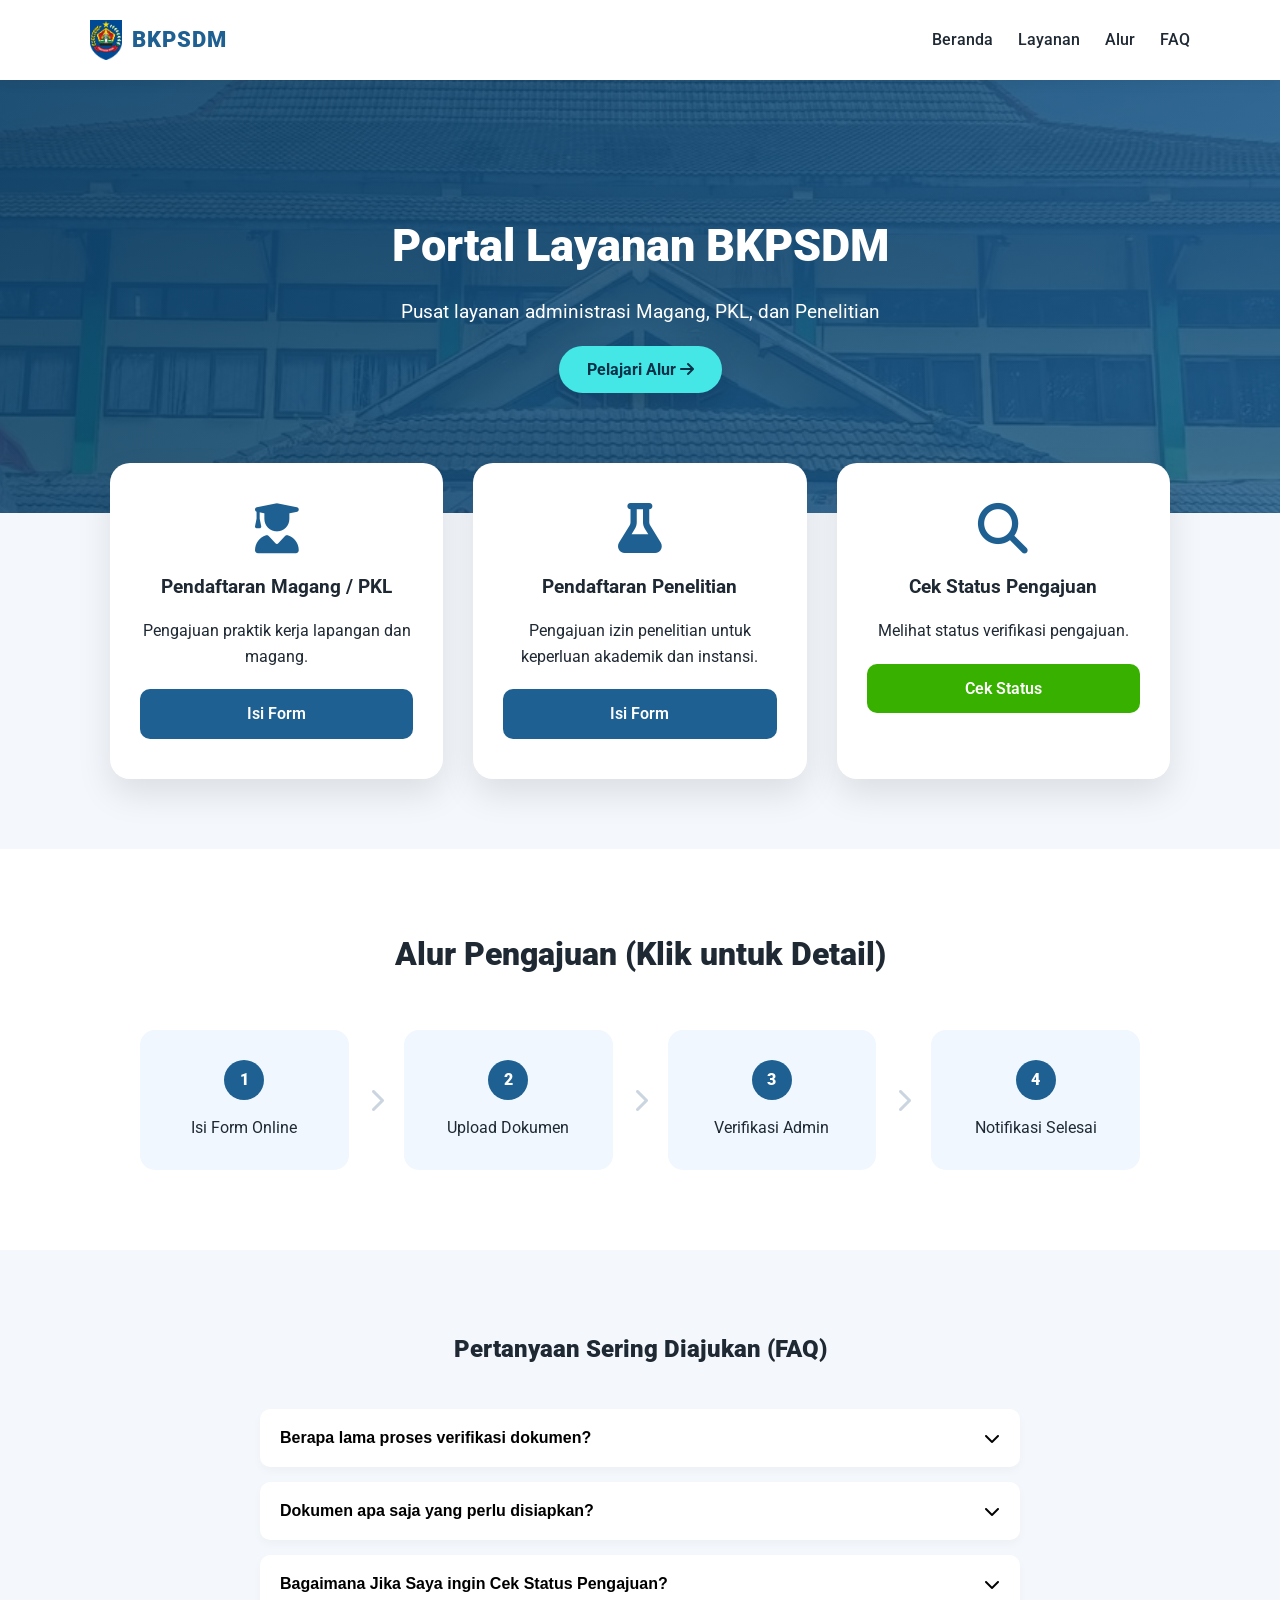
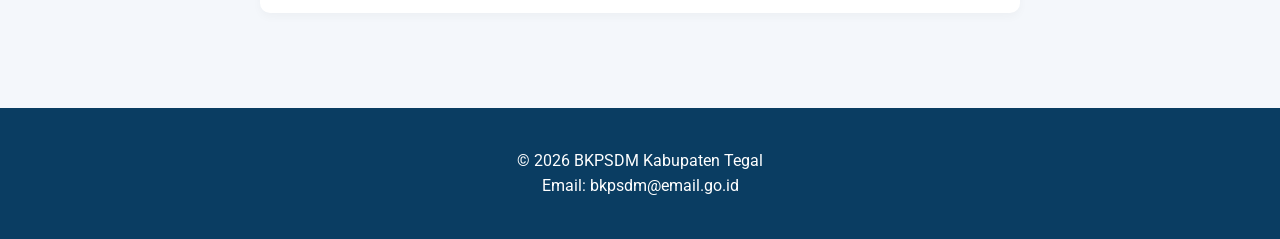
==== commit 896e062b: "Add files via upload" ====
--- a/index.html
+++ b/index.html
@@ -111,6 +111,12 @@
                 <p>Untuk magang/Pkl, Anda memerlukan Surat Pengantar Dari Kampus/Sekolah. Untuk penelitian, diperlukan Proposal Penelitian.</p>
             </div>
         </div>
+        <div class="faq-item">
+            <button class="faq-question">Bagaimana Jika Saya ingin Cek Status Pengajuan? <i class="fa-solid fa-chevron-down"></i></button>
+            <div class="faq-answer">
+                <p>Kamu bisa Cek Status Pengajuan Pada Fitur "Cek Status Pengajuan" di atas. Setelah Memasukkan Nama dan Nomor Induk Mahasiswa, Sekarang Kamu Bisa Melihat Status Pengajuan Apakah Masih menunggu, Diterima, atau Ditolak </p>
+            </div>
+        </div>
     </div>
 </section>
 
